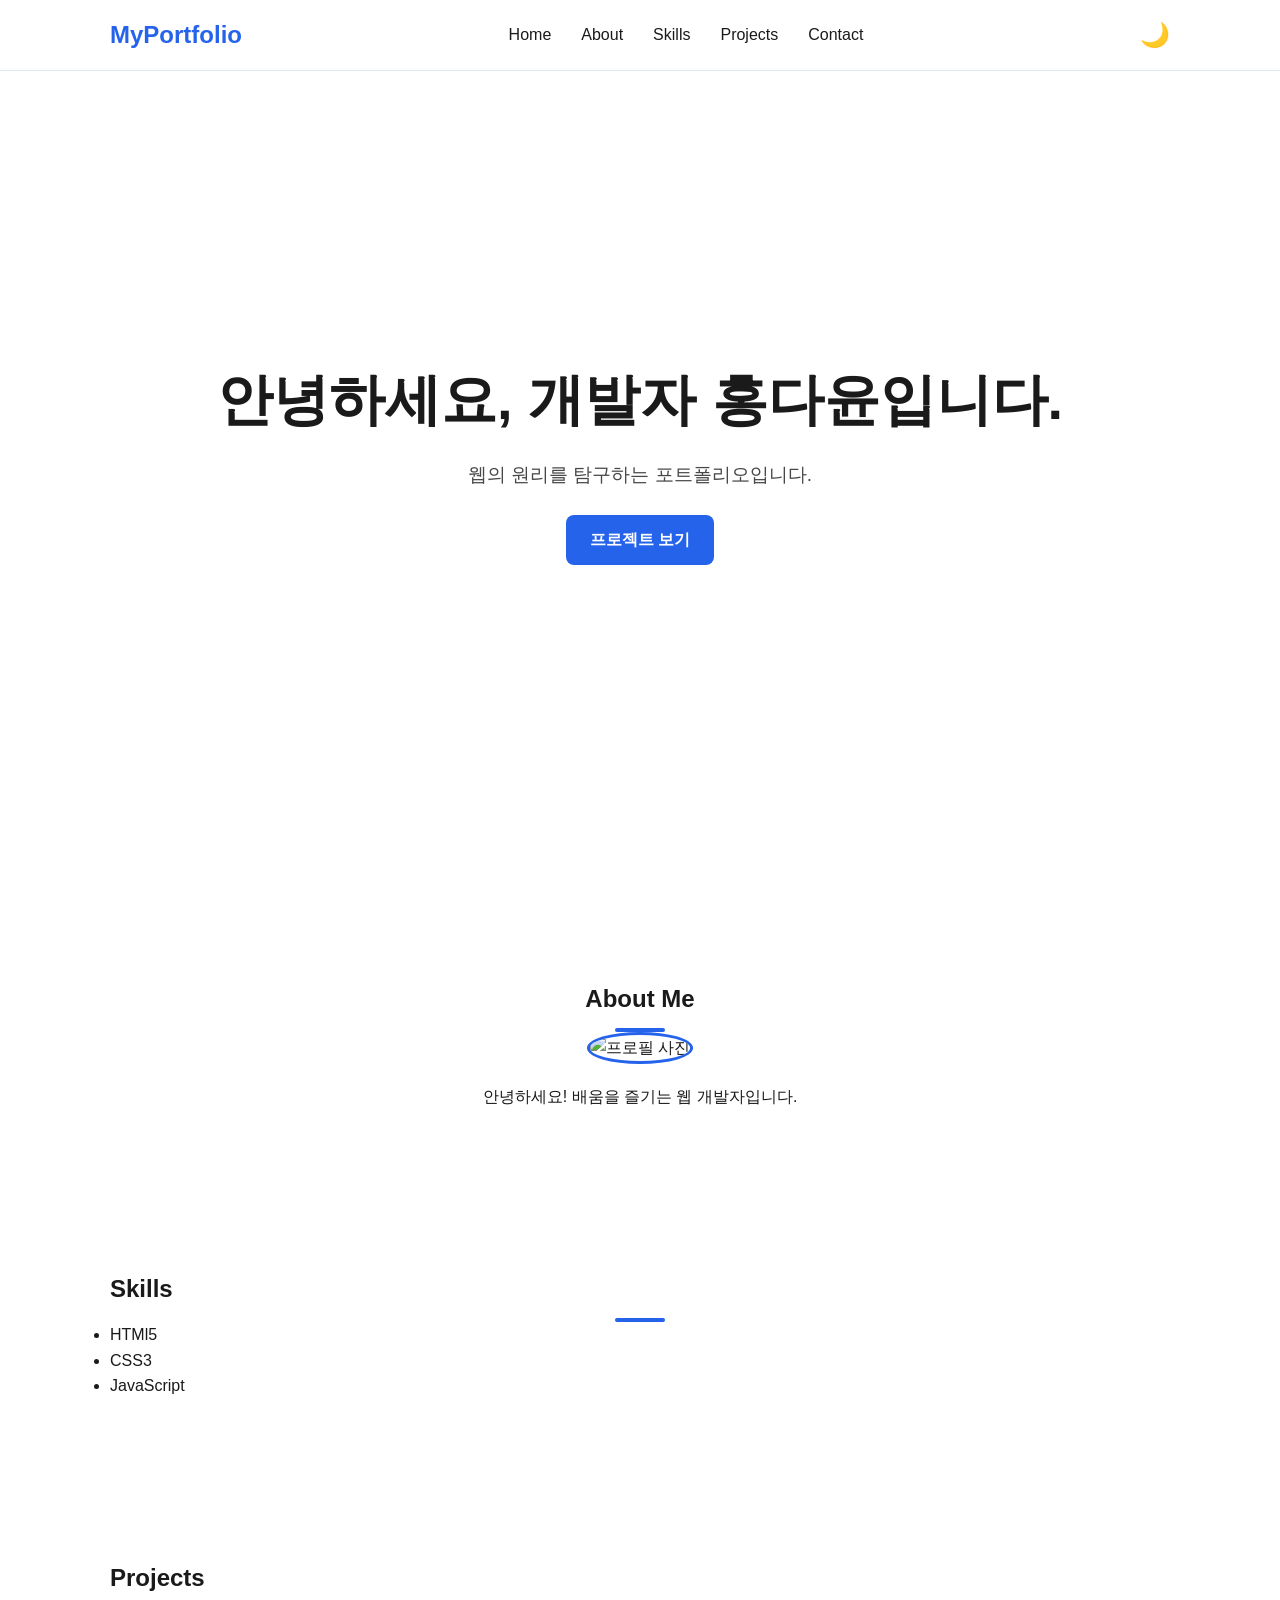
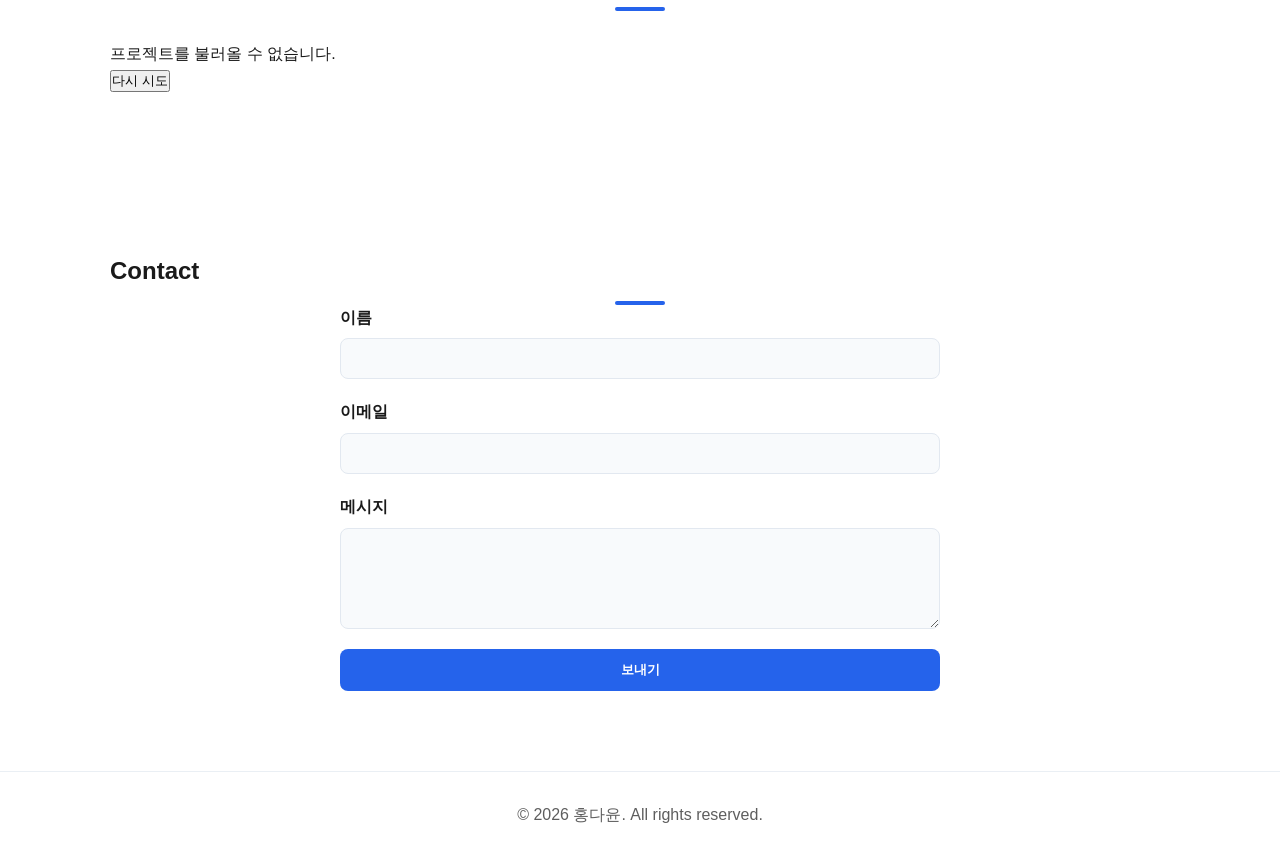
==== index.html @ 3b0d7e9f "Complete portfolio site" ====
<!DOCTYPE html>
<html lang="ko">
<head>
    <meta charset="UTF-8">
    <meta name="viewport" content="width=device-width, initial-scale=1.0">
    <title>포트폴리오</title>

    <link rel="stylesheet" href="css/style.css">
    <script src="js/main.js" defer></script>
</head>
<body>
    <header id="header">
        <nav class="navbar">
            <div class="logo">MyPortfolio</div>
            <ul class="nav-menu">
                <li><a href="#hero">Home</a></li>
                <li><a href="#about">About</a></li>
                <li><a href="#skills">Skills</a></li>
                <li><a href="#projects">Projects</a></li>
                <li><a href="#contact">Contact</a></li>
            </ul>
            <button id="theme-toggle" aria-label="테마 전환">🌙</button>
            <button id="hamburger" aria-label="메뉴 열기">☰</button>
        </nav>
    </header>

    <main>
        <section id="hero" class="section">
            <h1>안녕하세요, 개발자 홍다윤입니다.</h1>
            <p>웹의 원리를 탐구하는 포트폴리오입니다.</p>
            <a href="#projects" class="btn">프로젝트 보기</a>
        </section>

        <section id="about" class="section">
            <h2>About Me</h2>
            <img src="images/profile.jpg" alt="프로필 사진" class="profile-img">
            <p>안녕하세요! 배움을 즐기는 웹 개발자입니다.</p>
        </section>

        <section id="skills" class="section">
            <h2>Skills</h2>
            <ul class="skill-list">
                <li>HTMl5</li>
                <li>CSS3</li>
                <li>JavaScript</li>
            </ul>
        </section>

        <section id="projects" class="section">
            <h2>Projects</h2>
            <div id="projects-container">

            </div>
        </section>

        <section id="contact" class="section">
            <h2>Contact</h2>
            <form id="contact-form">
                <div class="form-group">
                    <label for="name">이름</label>
                    <input type="text" id="name" name="name" required>
                </div>
                <div class="form-group">
                    <label for="email">이메일</label>
                    <input type="email" id="email" name="email" required>
                </div>
                <div class="form-group">
                    <label for="message">메시지</label>
                    <textarea id="message" name="message" rows="5" required></textarea>
                </div>
                <button type="submit" class="btn">보내기</button>
            </form>
        </section>
    </main>

    <footer>
        <p>&copy; 2026 홍다윤. All rights reserved.</p>
    </footer>
    
</body>
</html>
---- css/style.css ----
:root {
    --bg-color: #ffffff;
    --text-color: #1a1a1a;
    --primary-color: #2563eb;
    --primary-hover: #1d4ed8;
    --card-bg: #f8fafc;
    --border-color: #e2e8f0;
    --header-bg: rgba(255, 255, 255, 0.9);
    --shadow: 0 4px 6px -1px rgba(0, 0, 0, 0.1);

    --font-family: -apple-system, BlinkMacSystemFont, "Segoe UI", Roboto, sans-serif;
    --transition-speed: 0.3s;
}

[data-theme="dark"] {
    --bg-color: #0f172a;
    --text-color: #f8fafc;
    --primary-color: #3b82f6;
    --primary-hover: #60a5fa;
    --card-bg: #1e293b;
    --border-color: #334155;
    --header-bg: rgba(15, 23, 42, 0.9);
    --shadow: 0 4px 6px -1px rgba(0, 0, 0, 0.5);
}

* {
    margin: 0;
    padding: 0;
    box-sizing: border-box;
}

html {
    scroll-behavior: smooth;
}

body {
    background-color: var(--bg-color);
    color: var(--text-color);
    font-family: var(--font-family);
    line-height: 1.6;
    transition: background-color var(--transition-speed), color var(--transition-speed);
}

.section {
    padding: 80px 20px;
    max-width: 1100px;
    margin: 0 auto;
}

h2::after {
    content: "";
    display: block;
    width: 50px;
    height: 4px;
    background-color: var(--primary-color);
    margin: 10px auto 0;
    border-radius: 2px;
}

.btn {
    display: inline-block;
    padding: 12px 24px;
    background-color: var(--primary-color);
    color: #ffffff;
    text-decoration: none;
    border-radius: 8px;
    border: none;
    cursor: pointer;
    font-weight: 600;
    transition: background-color var(--transition-speed), transform 0.2s;
}

.btn:hover {
    background-color: var(--primary-hover);
    transform: translateY(-2px);
}

#header {
    position: fixed;
    top: 0;
    left: 0;
    width: 100%;
    background-color: var(--header-bg);
    backdrop-filter: blur(8px);
    z-index: 1000;
    border-bottom: 1px solid var(--border-color);
    transition: background-color var(--transition-speed);
}

.navbar {
    display: flex;
    justify-content: space-between;
    align-items: center;
    max-width: 1100px;
    margin: 0 auto;
    padding: 16px 20px;
}

.logo {
    font-size: 1.5rem;
    font-weight: bold;
    color: var(--primary-color);
}

.nav-menu {
    display: none;
    list-style: none;
}

.nav-menu.active {
    display: flex;
    flex-direction: column;
    position: absolute;
    top: 100%;
    left: 0;
    width: 100%;
    background-color: var(--card-bg);
    padding: 20px;
    border-bottom: 1px solid var(--border-color);
    gap: 15px;
}

.nav-menu a {
    color: var(--text-color);
    text-decoration: none;
    font-weight: 500;
    transition: color var(--transition-speed);
}

.nav-menu a:hover {
    color: var(--primary-color);
}

#theme-toggle,
#hamburger {
    background: none;
    border: none;
    cursor: pointer;
    font-size: 1.5rem;
    color: var(--text-color);
    margin-left: 10px;
}

#hero {
    min-height: 100vh;
    display: flex;
    flex-direction: column;
    justify-content: center;
    align-items: center;
    text-align: center;
    padding-top: 100px;
}

#hero h1 {
    font-size: 2.5rem;
    margin-bottom: 15px;
}

#hero p {
    font-size: 1.2rem;
    margin-bottom: 25px;
    opacity: 0.8;
}

#about {
    text-align: center;
}

.profile-img {
    width: 150px;
    height: 150px;
    border-radius: 50%;
    object-fit: cover;
    margin-bottom: 20px;
    border: 3px solid var(--primary-color);
}

.skills-list {
    display: flex;
    justify-content: center;
    gap: 15px;
    flex-wrap: wrap;
    list-style: none;
}

.skills-list li {
    background-color: var(--card-bg);
    border: 1px solid var(--border-color);
    padding: 10px 20px;
    border-radius: 20px;
    font-weight: 500;
}

#projects-container {
    display: grid;
    grid-template-columns: repeat(auto-fit, minmax(280px, 1fr));
    gap: 20px;
    margin-top: 30px;
}

.project-card {
    background-color: var(--card-bg);
    border: 1px solid var(--border-color);
    border-radius: 12px;
    padding: 24px;
    box-shadow: var(--shadow);
    transition: transform var(--transition-speed), box-shadow var(--transition-speed);
}

.project-card:hover {
    transform: translateY(-5px);
}

#contact-form {
    display: flex;
    flex-direction: column;
    gap: 20px;
    max-width: 600px;
    margin: 0 auto;
}

.form-group {
    display: flex;
    flex-direction: column;
    gap: 8px;
}

.form-group label {
    font-weight: 600;
}

.form-group input,
.form-group textarea {
    padding: 12px;
    border-radius: 8px;
    border: 1px solid var(--border-color);
    background-color: var(--card-bg);
    color: var(--text-color);
    font-family: inherit;
}

footer {
    text-align: center;
    padding: 30px 20px;
    border-top: 1px solid var(--border-color);
    opacity: 0.7;
}

@media (min-width: 768px) {
    .nav-menu {
        display: flex;
        gap: 30px;
    }

    #hamburger {
        display: none;
    }

    #hero h1 {
        font-size: 3.5rem;
    }
}
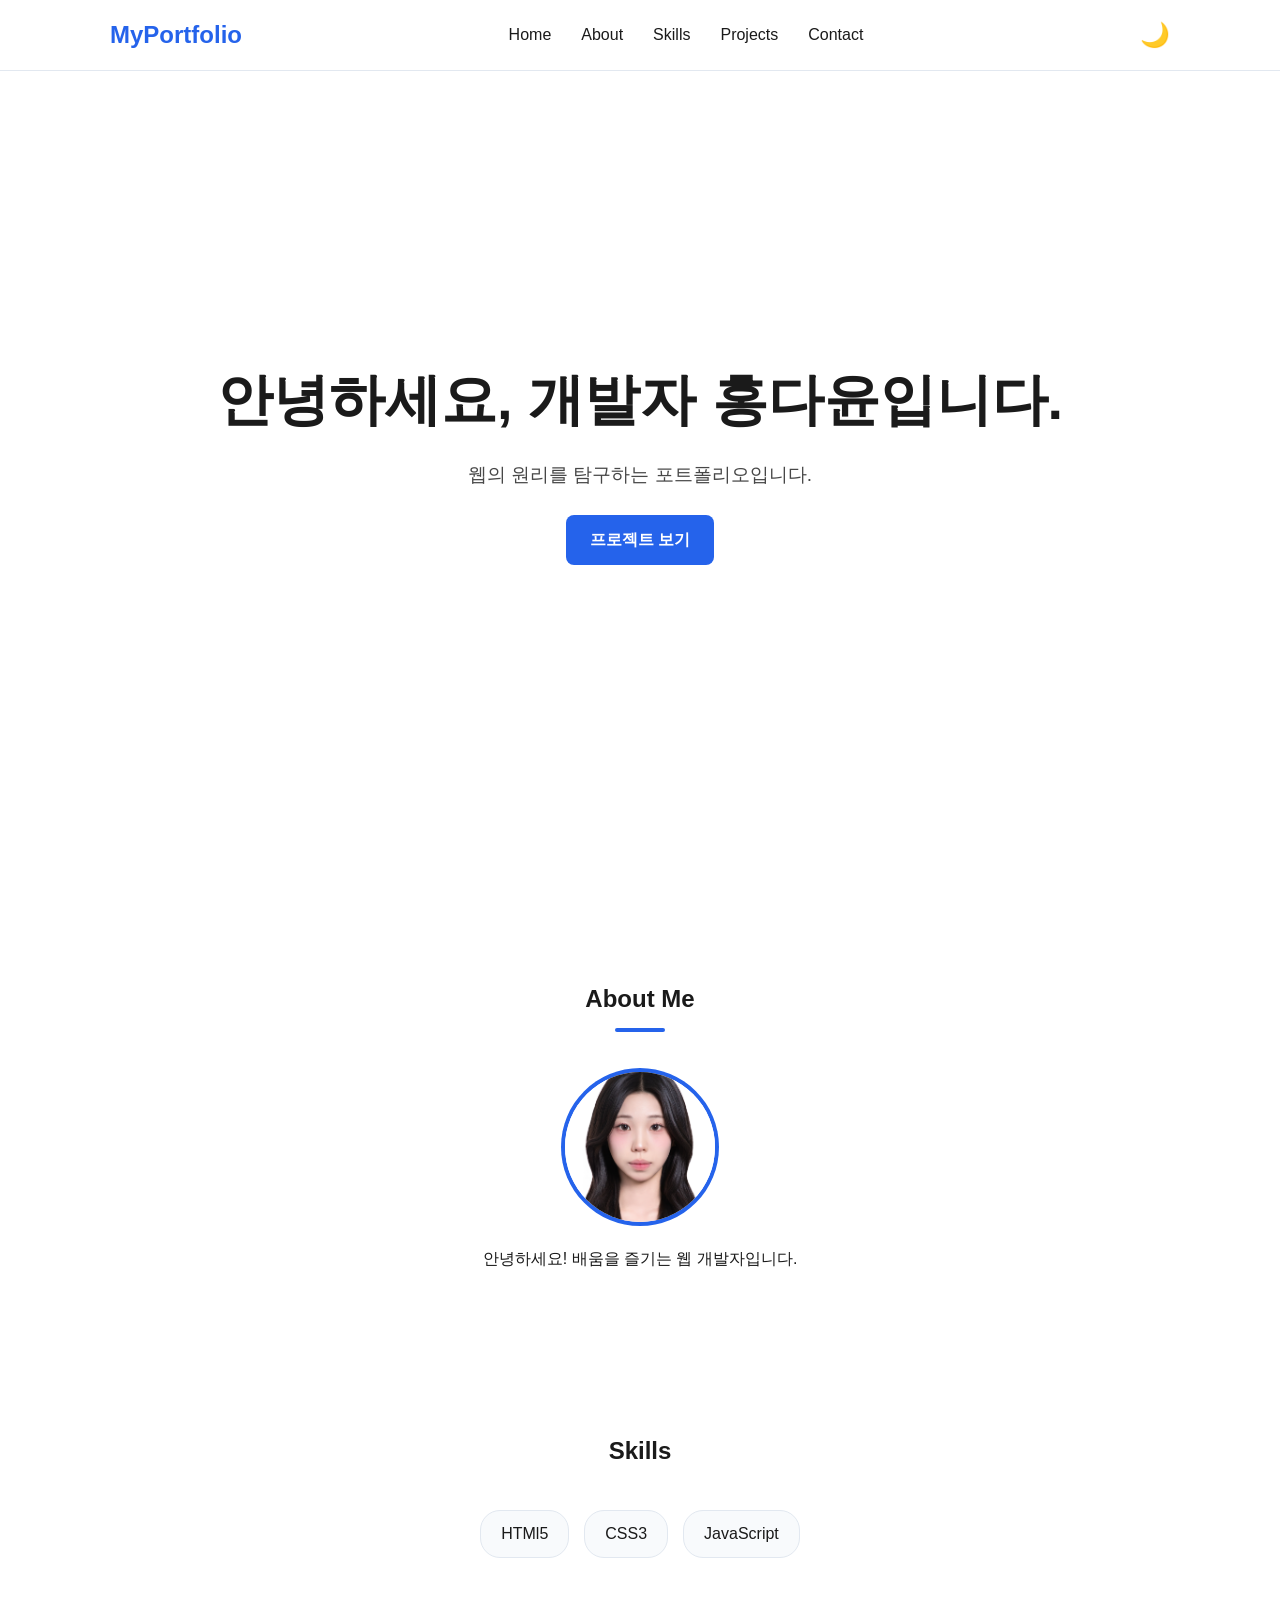
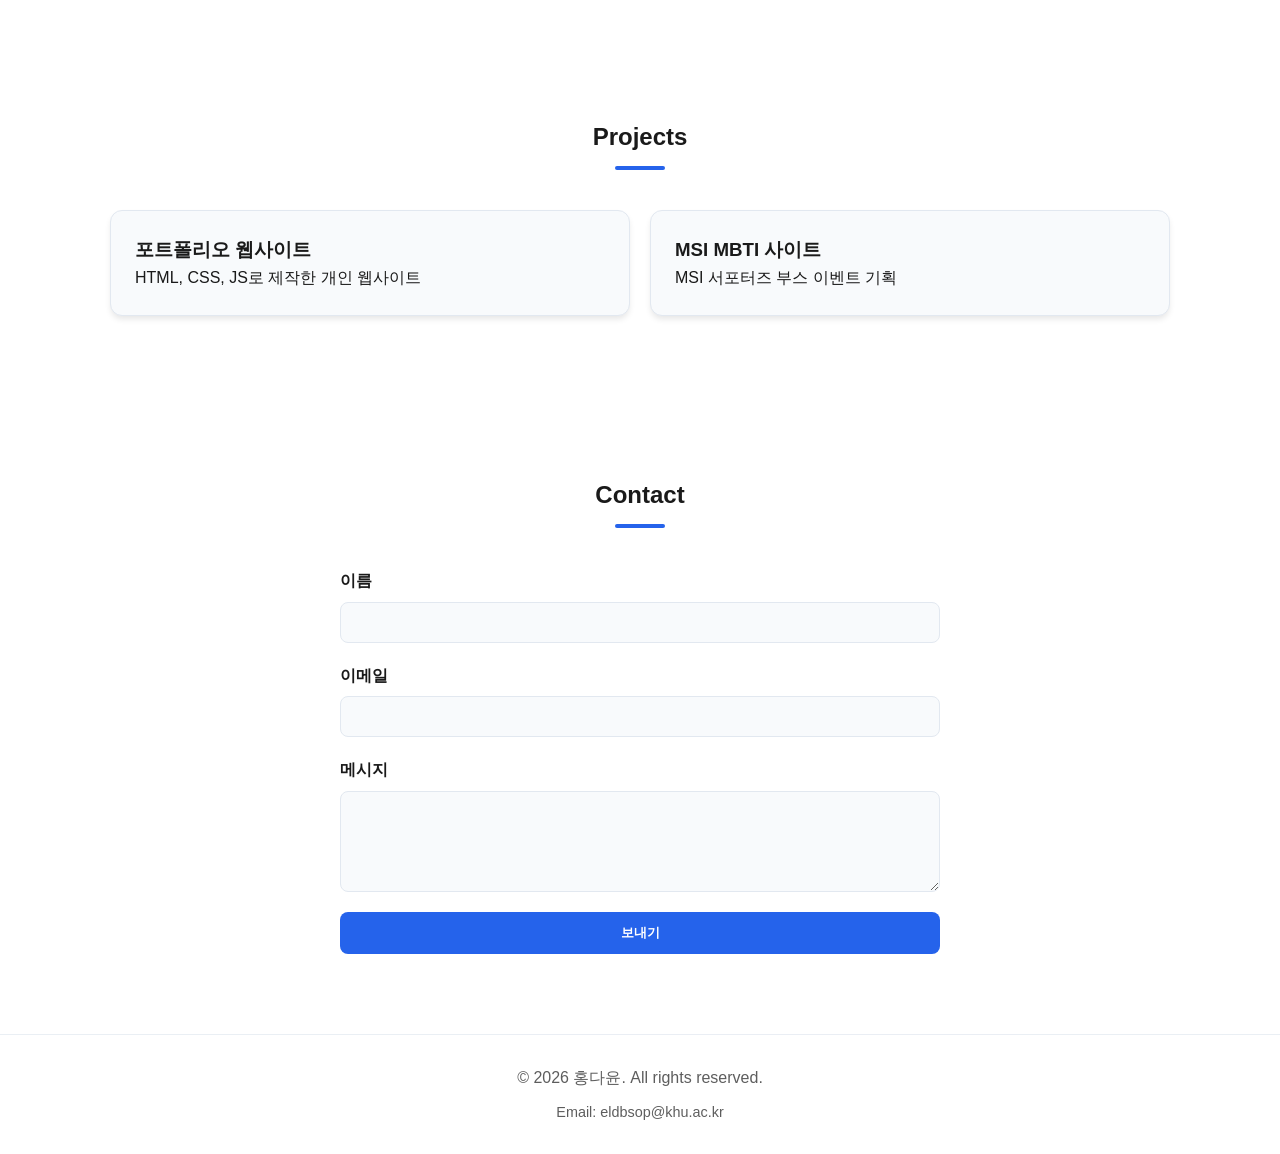
==== commit 05aebb5d: "update portfolio features" ====
--- a/index.html
+++ b/index.html
@@ -33,13 +33,13 @@
 
         <section id="about" class="section">
             <h2>About Me</h2>
-            <img src="images/profile.jpg" alt="프로필 사진" class="profile-img">
+            <img src="images/IMG_2061.JPG" alt="프로필 사진" class="profile-img">
             <p>안녕하세요! 배움을 즐기는 웹 개발자입니다.</p>
         </section>
 
         <section id="skills" class="section">
             <h2>Skills</h2>
-            <ul class="skill-list">
+            <ul class="skills-list">
                 <li>HTMl5</li>
                 <li>CSS3</li>
                 <li>JavaScript</li>
@@ -48,9 +48,8 @@
 
         <section id="projects" class="section">
             <h2>Projects</h2>
-            <div id="projects-container">
-
-            </div>
+            <div id="projects-container" class="projects-grid"></div>
+            <div id="projects-status" class="projects-status"></div>
         </section>
 
         <section id="contact" class="section">
@@ -75,7 +74,16 @@
 
     <footer>
         <p>&copy; 2026 홍다윤. All rights reserved.</p>
+
+        <div class="social-links">
+            <a href="mailto:eldbsop@khu.ac.kr">Email: eldbsop@khu.ac.kr</a>
+        </div>
+
     </footer>
+
+    <button id="back-to-top" class="back-to-top">⬆️</button>
+
+    <script src="js/main.js"></script>
     
 </body>
 </html>
--- a/css/style.css
+++ b/css/style.css
@@ -47,6 +47,11 @@
     margin: 0 auto;
 }
 
+.section h2 {
+  text-align: center;
+  margin-bottom: 2.5rem;
+}
+
 h2::after {
     content: "";
     display: block;
@@ -55,6 +60,7 @@
     background-color: var(--primary-color);
     margin: 10px auto 0;
     border-radius: 2px;
+    position: relative;
 }
 
 .btn {
@@ -87,6 +93,15 @@
     transition: background-color var(--transition-speed);
 }
 
+header {
+    transition: background-color 0.3 ease, box-shadow 0.3 ease;
+}
+
+header.scrolled {
+    background-color: var(--card-bg);
+    box-shadow: 0 4px 12px rgba(0, 0, 0, 0.1);
+}
+
 .navbar {
     display: flex;
     justify-content: space-between;
@@ -167,12 +182,17 @@
 }
 
 .profile-img {
+    display: block;
+    margin: 0 auto 1.5rem auto;
     width: 150px;
     height: 150px;
     border-radius: 50%;
     object-fit: cover;
-    margin-bottom: 20px;
-    border: 3px solid var(--primary-color);
+    box-shadow: 0 0 0 4px var(--primary-color);
+}
+
+#skills h2::after {
+    display: none;
 }
 
 .skills-list {
@@ -181,14 +201,40 @@
     gap: 15px;
     flex-wrap: wrap;
     list-style: none;
+    padding: 0;
 }
 
 .skills-list li {
+    list-style: none;
     background-color: var(--card-bg);
     border: 1px solid var(--border-color);
     padding: 10px 20px;
     border-radius: 20px;
     font-weight: 500;
+}
+
+.project-status {
+    text-align: center;
+    padding: 40px 20px;
+    font-size: 1.1rem;
+    color: var(--text-color)
+}
+
+.retry-btn {
+    margin-top: 15px;
+    padding: 10px 20px;
+    background-color: var(--primary-color);
+    color: white;
+    border: none;
+    border-radius: 6px;
+    cursor: pointer;
+    font-size: 0.95rem;
+    font-weight: 500;
+    transition: opacity 0.2s ease, transform 0.1s ease;
+}
+.retry-btn:hover {
+    opacity: 0.9;
+    transform: translateY(-2px);
 }
 
 #projects-container {
@@ -259,4 +305,53 @@
     #hero h1 {
         font-size: 3.5rem;
     }
+}
+
+.social-links {
+    margin-top: 8px;
+}
+
+.social-links a {
+    color: var(--text-color);
+    text-decoration: none;
+    font-size: 0.9rem;
+    transition: color 0.3s ease;
+}
+
+.social-links a:hover {
+    color: var(--primary-color);
+}
+
+.back-to-top {
+    position: fixed;
+    bottom: 30px;
+    right: 30px;
+    width: 50px;
+    height: 50px;
+    border-radius: 50%;
+    background-color: var(--primary-color);
+    color: white;
+    border: none;
+    font-size: 1.2rem;
+    cursor: pointer;
+    opacity: 0;
+    visibility: hidden;
+    transition: all 0.3s ease;
+    z-index: 999;
+}
+
+.back-to-top.show {
+    opacity: 1;
+    visibility: visible;
+}
+
+.fade-in {
+    opacity: 0;
+    transform: translateY(30px);
+    transition: all 0.6s ease-out;
+}
+
+.fade-in.show {
+    opacity: 1;
+    transform: translateY(0);
 }
